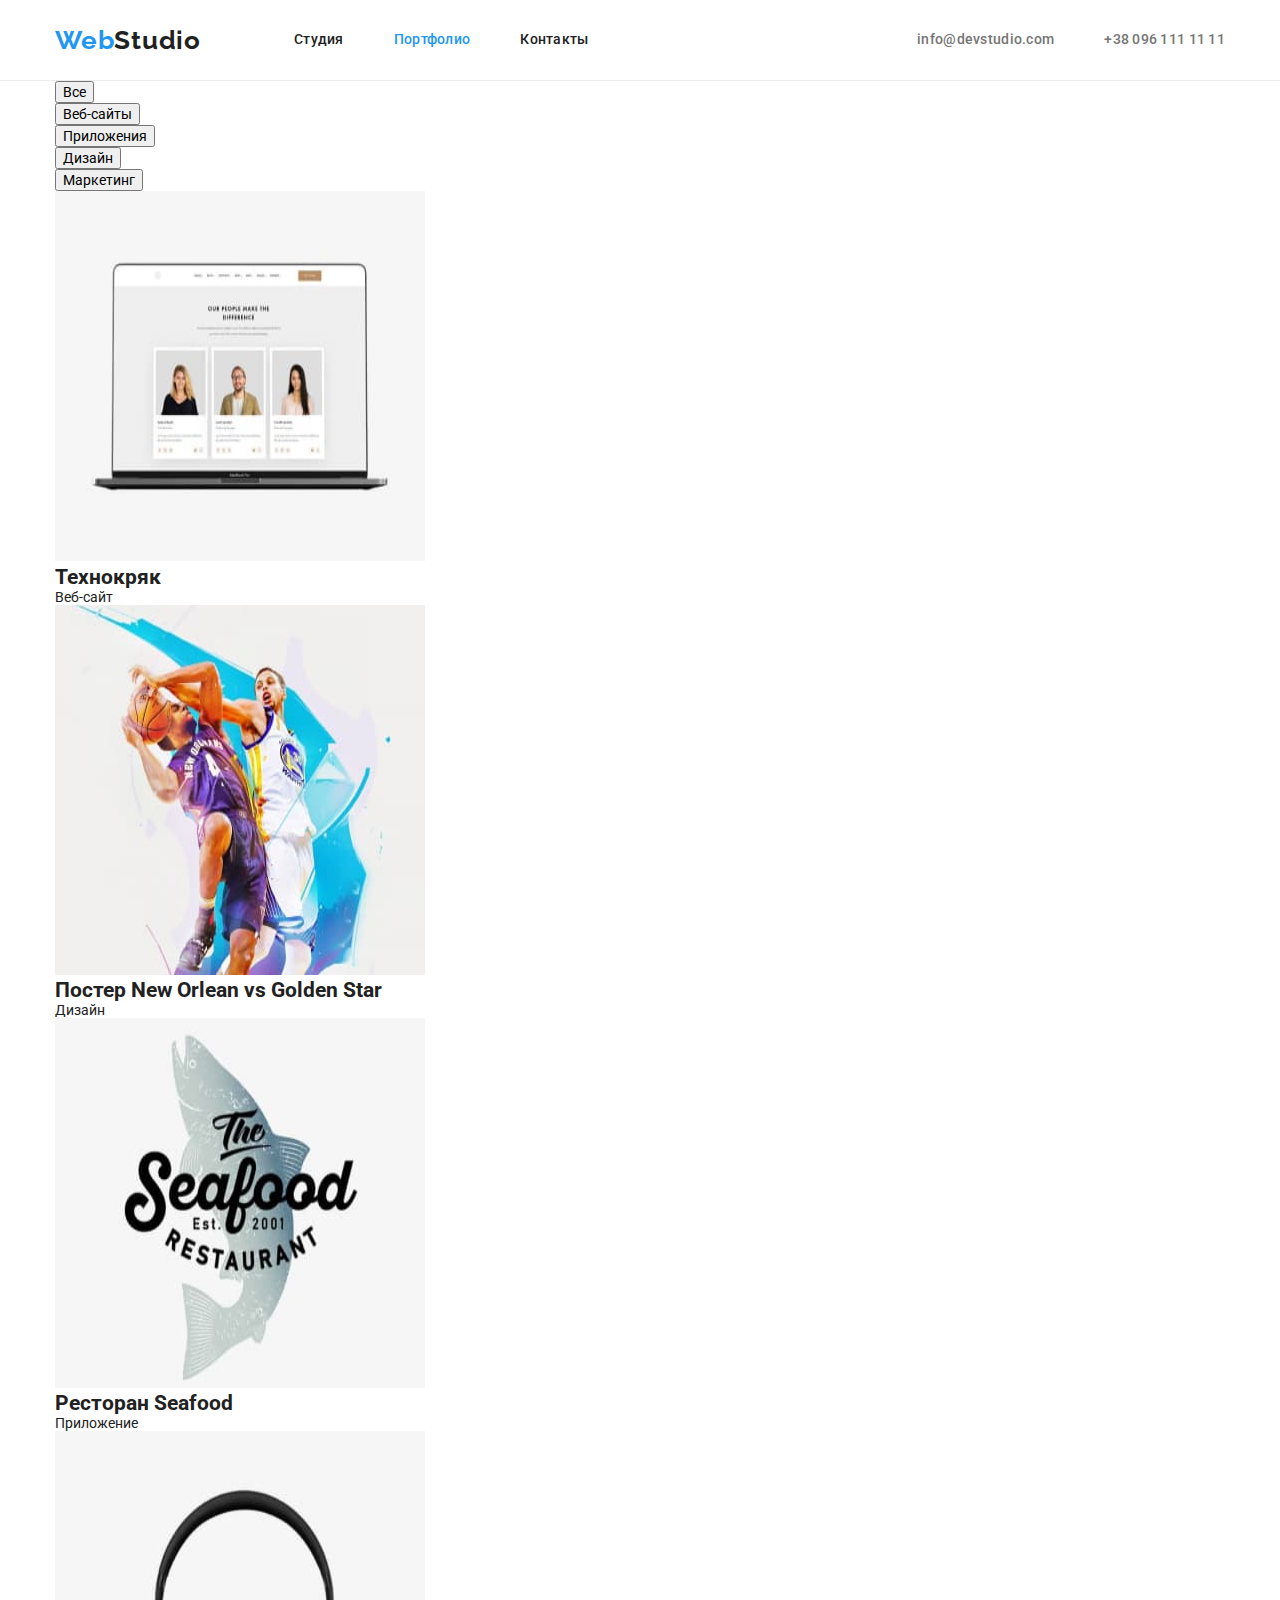
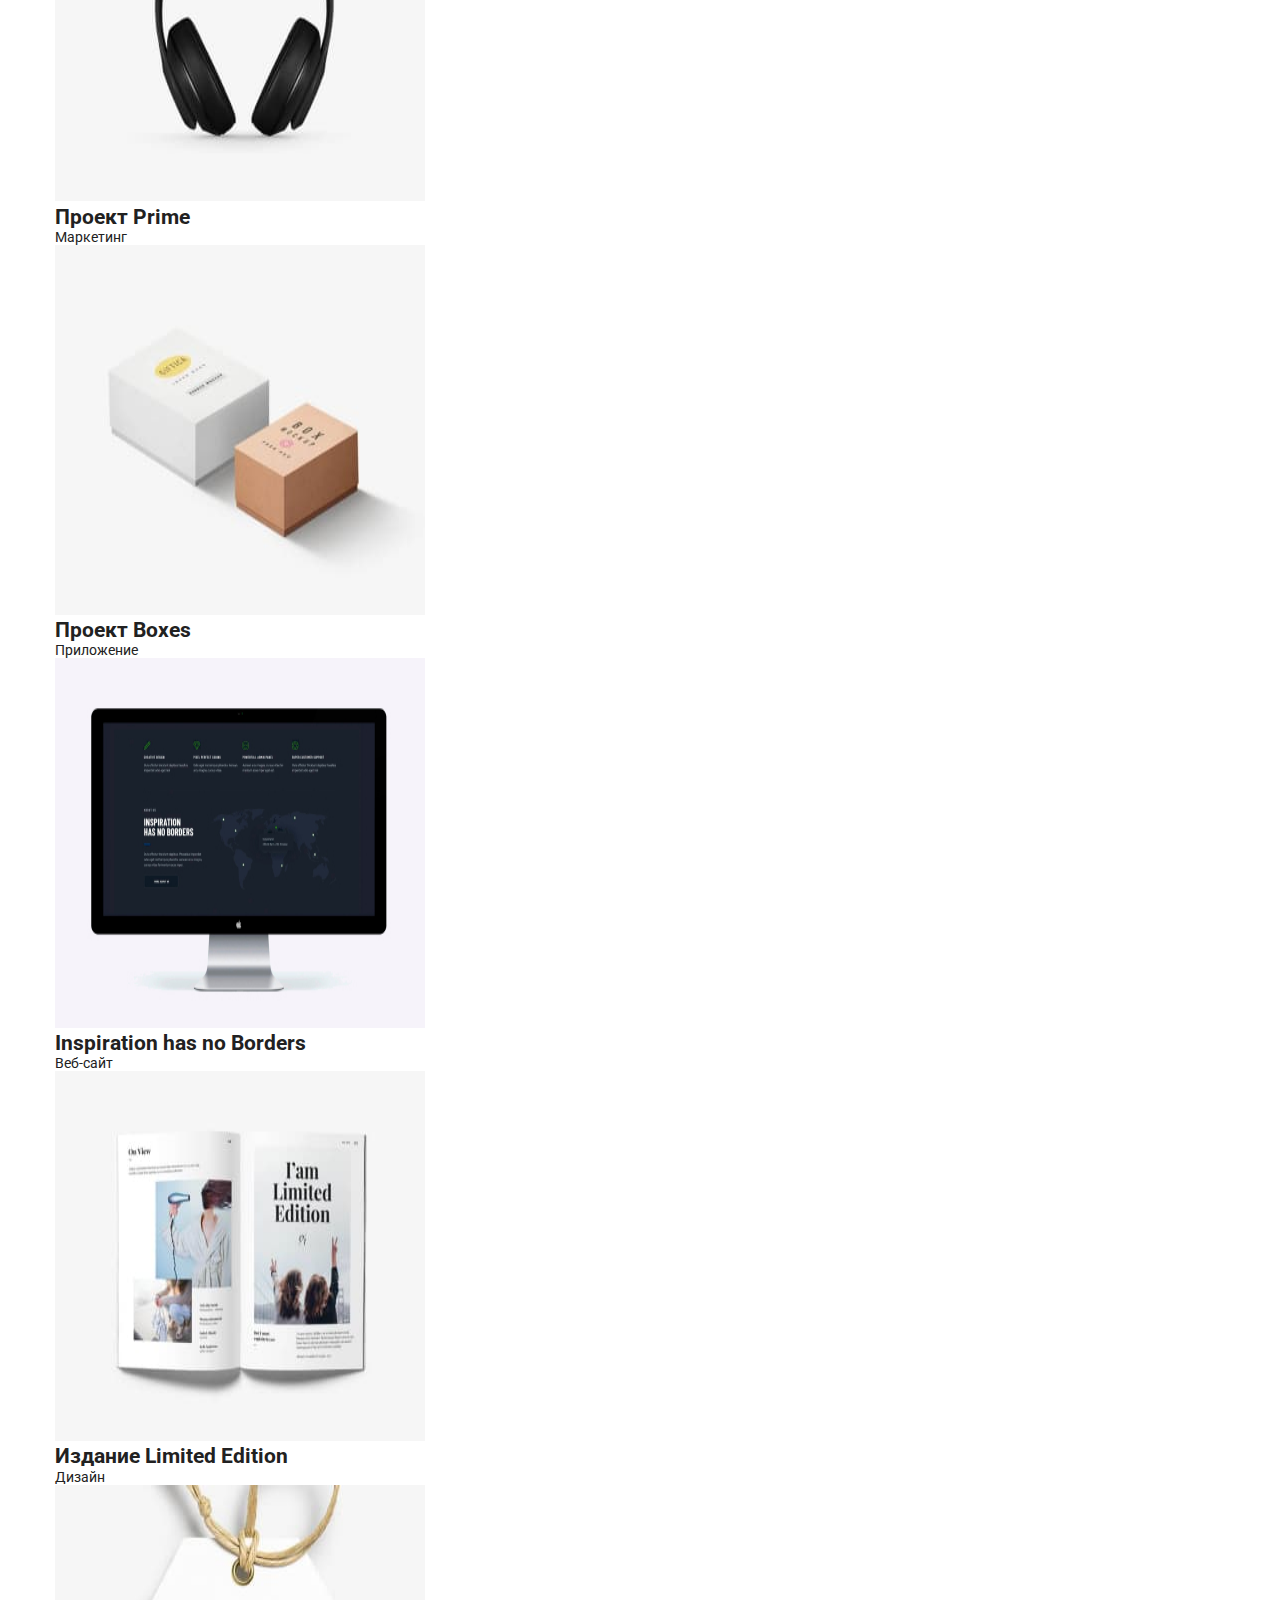
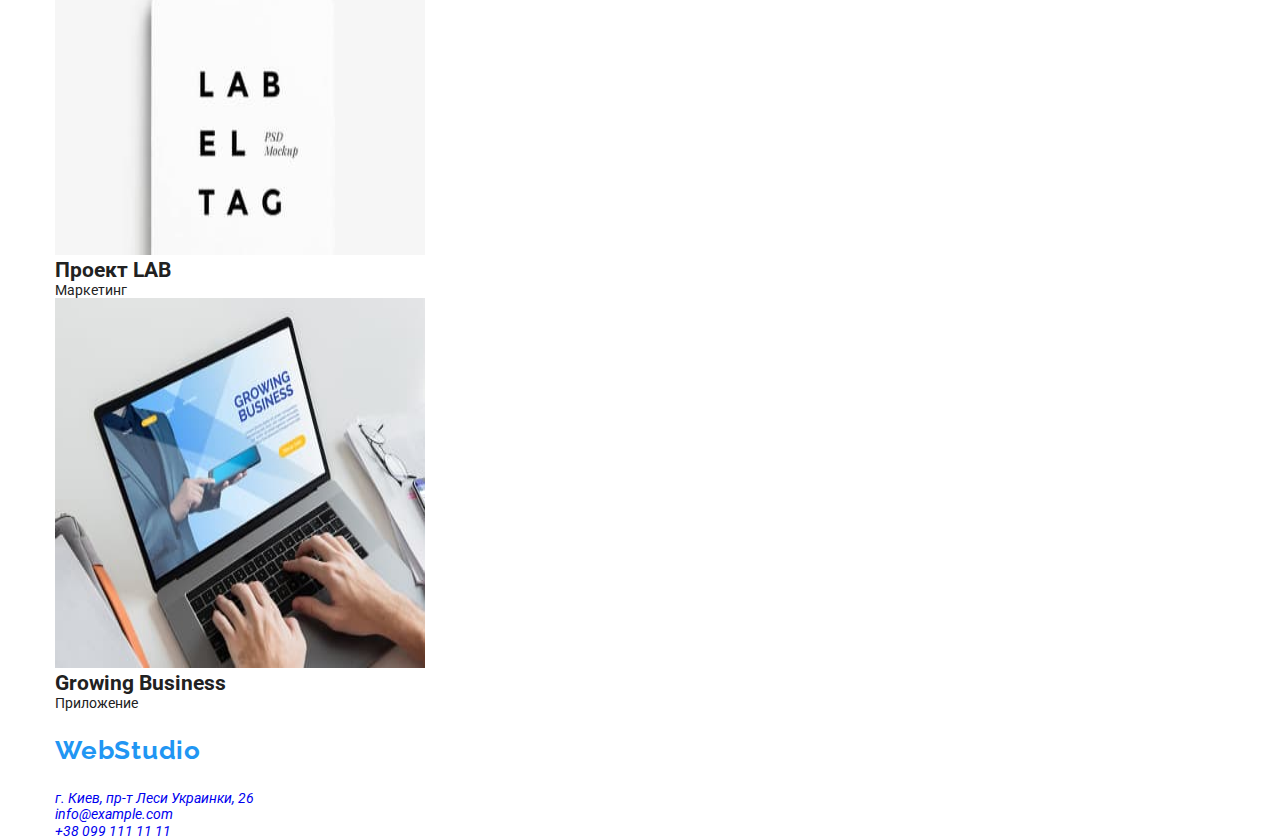
==== portfolio.html @ 87e6124d "mod -4" ====
<!DOCTYPE html>
<html lang="ru">
  <head>
    <meta charset="UTF-8" />
    <meta http-equiv="X-UA-Compatible" content="IE=edge" />
    <meta name="viewport" content="width=device-width, initial-scale=1.0" />
    <link rel="preconnect" href="https://fonts.googleapis.com" />
    <link rel="preconnect" href="https://fonts.gstatic.com" crossorigin />
    <link rel="preconnect" href="https://fonts.googleapis.com" />
    <link rel="preconnect" href="https://fonts.gstatic.com" crossorigin />
    <link
      href="https://fonts.googleapis.com/css2?family=Raleway:wght@700&family=Roboto:wght@400;500;700&display=swap"
      rel="stylesheet"
    />
    <title>Portfolio</title>
    <link
      rel="stylesheet"
      href="https://cdnjs.cloudflare.com/ajax/libs/modern-normalize/1.1.0/modern-normalize.min.css"
    />
    <link rel="stylesheet" href="./css/styles.css" />
  </head>
  <body>
    <header class="header">
      <div class="container header-section">
          <a class="logo link" href="./portfolio.html">
            <span class="logo-first">Web</span><span class="logo-two">Studio</span></a
          >
          <ul class="nav-list list">
            <li class="nav-item"><a class="nav-link link" href="./index.html">Студия</a></li>
            <li class="nav-item"><a class="nav-link link current" href="">Портфолио</a></li>
            <li class="nav-item"><a class="nav-link link" href="">Контакты</a></li>
          </ul>
        </nav>
        <ul class="header-contacts list">
          <li class="header-item">
            <a class="header-contact link" href="malito:info@devstudio.com">info@devstudio.com</a>
          </li>
          <li class="header-item">
            <a class="header-contact link" href="tel:+380961111111">+38 096 111 11 11</a>
          </li>
        </ul>
      </div>
    </header>
    <main>
      <!-- section 1 -->

      <section class="button">
        <div class="container">
          <h1 class="visually-hidden">button</h1>
          <ul class="button-list list">
            <li class="button-item">
              <button type="button" class="main-button-btn">Все</button>
            </li>
            <li class="button-item">
              <button type="button" class="main-button">Веб-сайты</button>
            </li>
            <li class="button-item">
              <button type="button" class="main-button">Приложения</button>
            </li>
            <li class="button-item">
              <button type="button" class="main-button">Дизайн</button>
            </li>
            <li class="button-item">
              <button type="button" class="main-button">Маркетинг</button>
            </li>
          </ul>

          <!-- Picture -->

         
          <ul class="picture-list list">
            <li class="picture-item">
              
              <img class="picture-img" src="./images.portfolio/img.jpg" alt="Мак бук" width="370px" height="370px" />
              <div class="pic-content border">
              <h2 class="picture-title">Технокряк</h2>
              <p class="picture-text">Веб-сайт</p>
              </div>
            </li>
            <li class="picture-item">
              
              <img class="picture-img"
                src="./images.portfolio/img (1).jpg"
                alt="Баскетбол"
                width="370px"
                height="370px"
              />
              <div class="pic-content border">
              <h2 class="picture-title">Постер <span lang="en">New Orlean vs Golden Star</span></h2>
              <p class="picture-text">Дизайн</p>
              </div>
            </li>
            <li class="picture-item">
              
              <img class="picture-img" src="./images.portfolio/img2.jpg" alt="Рыба" width="370px" height="370px" />
              <div class="pic-content border">
              <h2 class="picture-title">Ресторан <span lang="en">Seafood</span></h2>
              <p class="picture-text">Приложение</p>
              </div>
            </li>
            <li class="picture-item">
              
              <img class="picture-img" src="./images.portfolio/img3.jpg" alt="Гарнитура" width="370px" height="370px" />
              <div class="pic-content border">
              <h2 class="picture-title">Проект <span lang="en">Prime</span></h2>
              <p class="picture-text">Маркетинг</p>
              </div>
            </li>
            <li class="picture-item">
              
              <img class="picture-img" src="./images.portfolio/img4.jpg" alt="Боксы" width="370px" height="370px" />
              <div class="pic-content border">
              <h2 class="picture-title">Проект <span lang="en">Boxes</span></h2>
              <p class="picture-text">Приложение</p>
              </div>
            </li>
            <li class="picture-item">
              
              <img class="picture-img" src="./images.portfolio/img5.jpg" alt="Аймак" width="370px" height="370px" />
              <div class="pic-content border">
              <h2 class="picture-title">Inspiration has no Borders</h2>
              <p class="picture-text">Веб-сайт</p>
              </div>
            </li>
            <li class="picture-item">
              
              <img class="picture-img" src="./images.portfolio/img6.jpg" alt="Книга" width="370px" height="370px" />
              <div class="pic-content border">
              <h2 class="picture-title">Издание <span>Limited Edition</span></h2>
              <p class="picture-text">Дизайн</p>
              </div>
            </li>
            <li class="picture-item">
              
              <img class="picture-img" src="./images.portfolio/img7.jpg" alt="Бирка" width="370px" height="370px" />
              <div class="pic-content border">
              <h2 class="picture-title">Проект <span lang="en">LAB</span></h2>
              <p class="picture-text">Маркетинг</p>
              </div>
            </li>
            <li class="picture-item">
              
              <img class="picture-img" src="./images.portfolio/img8.jpg" alt="Печатает" width="370px" height="370px" />
              <div class="pic-content border">
              <h2 class="picture-title">Growing Business</h2>
              <p class="picture-text">Приложение</p>
              </div>
            </li>
          </ul>
        </div>
      </section>
    </main>
    <footer class="footer">
      <!-- section 2 -->
      <div class="container">
        <a class="logo link" href="./portfolio.html">Web<span class="logo-footer">Studio</span></a>
        <address class="address">
          <ul class="footer-list list">
            <li class="footer-address">
              <a class="footer-map link" href="https://goo.gl/maps/ZQuobjpqFTuYyhzw5" target="blank"> г. Киев, пр-т Леси Украинки, 26</a></li>
            <li class="footer-item">
              <a class="footer-contact link" href="mailto:nfo@example.com">info@example.com</a>
            </li>
            <li class="footer-item">
              <a class="footer-contact link" href="tel:+380991111111">+38 099 111 11 11</a>
            </li>
          </ul>
        </address>
      </div>
    </footer>
  </body>
</html>
---- css/styles.css ----
:root {
  --header-color: #212121;
  --title-color: #ffffff;
  --contact-color: #757575;
  --logo-footer: #ffffff;
  --allocate-color: #2196f3;
  --button-text: #ffffff;
  --white-color: #ffffff;
  --pictures-margin: 30px;
  --title-text-color: #212121;
  --btn-hover-color: #188ce8;
}

body {
  font-family: 'Roboto', sans-serif;
  background: #ffffff;
  color: #212121;
  font-size: 14px;
}
.container {
  margin-left: auto;
  margin-right: auto;
  /* outline: 5px solid green; */
  width: 1200px;
  padding-left: 15px;
  padding-right: 15px;
}
h1,
h2,
h3,
h4,
h5,
h6,
p {
  margin: 0;
}

ul {
  list-style: none;
  padding-left: 0px;
  margin: 0;
}

.list {
  padding: 0;
  margin: 0;
  list-style: none;
}

.link {
  text-decoration: none;
}

.visually-hidden {
  position: absolute;
  white-space: nowrap;
  width: 1px;
  height: 1px;
  overflow: hidden;
  border: 0;
  padding: 0;
  clip: rect(0 0 0 0);
  clip-path: inset(50%);
  margin: -1px;
}
/* -----------header---------- */
.header {
  background: #ffffff;
  border-bottom: 1px solid #ececec;
}
.header-section {
  display: flex;
  align-items: center;
}

.logo {
  padding-top: 24px;
  padding-bottom: 24px;
  display: inline-block;
  font-family: 'Raleway';
  font-style: normal;
  font-weight: 700;
  font-size: 26px;
  line-height: 1.19;
  letter-spacing: 0.03em;
  color: #2196f3;
}

.logo-two {
  font-family: 'Raleway';
  font-style: normal;
  font-weight: 700;
  font-size: 26px;
  line-height: 1.19;
  letter-spacing: 0.03em;
  color: #212121;
}
.nav-link:hover,
.nav-link:focus,
.header-contact:hover,
.header-contact:focus {
  color: var(--allocate-color);
}
/* .nav-item + .nav-item {
  margin-left: 50px;
} */
.nav-item:not(:last-child) {
  margin-right: 50px;
}
/* .nav-item:last-child {
  margin-right: 0;
} */
.nav-link {
  display: block;
  padding-top: 32px;
  padding-bottom: 32px;

  font-style: normal;
  font-weight: 500;
  font-size: 14px;
  line-height: 1.14;
  letter-spacing: 0.02em;
  color: var(--header-color);
}
.header-nav {
  margin-left: 93px;
}

.nav-list {
  display: flex;
  margin-left: 93px;
}

.nav-list .nav-link.current {
  color: var(--allocate-color);
}
.header-contact {
  display: block;
  padding-top: 32px;
  padding-bottom: 32px;
  font-style: normal;
  font-weight: 500;
  font-size: 14px;
  line-height: 1.14;
  letter-spacing: 0.02em;
  color: var(--contact-color);
}

.header-contacts {
  display: flex;
  margin-left: auto;
}
/* .header-item:not(:last-child) {
  margin-right: 50px;
} */
.header-item + .header-item {
  margin-left: 50px;
}

/* --------section 1-------- */

.title {
  background-color: #2f303a;
  text-align: center;
  padding-top: 200px;
  padding-bottom: 200px;
  min-width: 1600px;
  height: 600px;
  margin-left: auto;
  margin-right: auto;
  background-image: linear-gradient(rgba(47, 48, 58, 0.4), rgba(47, 48, 58, 0.4)),
    url(../images/bg-hero.jpg);
  background-position: center;
  background-repeat: no-repeat;
  background-size: contain;
}
.hero-container {
  padding-top: 200px;
  padding-bottom: 200px;
  text-align: center;
}
.main-title {
  display: inline-block;
  width: 696px;
  margin: 0 0 30px 0;

  font-style: normal;
  font-weight: 900;
  font-size: 44px;
  line-height: 1.36;
  letter-spacing: 0.06em;
  text-transform: uppercase;
  color: var(--title-color);
}

.main-btn {
  color: var(--white-color);
  background-color: var(--allocate-color);
  cursor: pointer;
  border: none;
  line-height: 1.8;
  letter-spacing: 0.06em;
  text-align: center;
  font-size: 16px;
  font-weight: 700;
  border-radius: 4px;
  padding: 10px 32px;
  display: block;
  margin: auto;
}

.main-btn:hover,
.main-btn:focus {
  background-color: var(--btn-hover-color);
}

/* --------section 2-------- */
.reasons {
  background: #ffffff;
  padding-top: 88px;
  padding-bottom: 94px;
}
.reasons-list {
  display: flex;
}
.reasons-item {
  justify-content: flex-start;
  margin-right: 30px;
  width: 270px;
}
.reasons-item:last-child {
  margin-right: 0;
}
.reasons-item::before {
  display: block;
  border-radius: 4px;
  content: '';
  margin-bottom: 30px;
  height: 120px;
  background-color: #f5f4fa;
  /* outline: 1px solid red; */
   background-image: url(../images/antenna.svg);
  background-repeat: no-repeat;
  background-size: contain;
  background-position: center;
/* }
.reasons-item:nth-child(1)::before {
  background-image: url(../images/antenna.svg);
}
.reasons-item:nth-child(2)::before {
  background-image: url(../images/clock.svg);
}
.reasons-item:nth-child(3)::before {
  background-image: url(../images/diagram.svg);
}
.reasons-item:nth-child(4)::before {
  background-image: url(../images/astronaut.svg);
} */
.reasons-title {
  margin-bottom: 0;

  font-style: normal;
  font-weight: 700;
  font-size: 14px;
  line-height: 1.14;
  letter-spacing: 0.03em;
  text-transform: uppercase;
  color: #212121;
}
.reasons-text {
  margin-bottom: 0;
  margin-top: 10px;

  font-style: normal;
  font-weight: 400;
  font-size: 14px;
  line-height: 1.71;
  letter-spacing: 0.03em;
  color: #757575;
}

/* --------section 3-------- */

.about {
  background: #ffffff;
  padding-bottom: 94px;
}
.about-img {
  display: block;
  max-width: 100%;
  height: auto;
}
.about-list {
  display: flex;
  margin-top: 50px;
}
.about-item {
  justify-content: flex-start;
  margin-right: 30px;
  width: 370px;
}

.about-item:last-child {
  margin-right: 0;
}
.about-subtitle {
  margin-bottom: 0;
  margin-top: 0;

  font-style: normal;
  text-align: center;
  font-weight: 700;
  font-size: 36px;
  line-height: 1.16;
  letter-spacing: 0.03em;
  color: #212121;
}

/* --------section 4-------- */

.specialist {
  background-color: #f5f4fa;

  padding-top: 94px;
  padding-bottom: 94px;
}

.specialist-img {
  display: block;
}
.specialist-list {
  display: flex;
  padding-left: 0px;
  margin: 0;

  margin-left: calc(-1 * var(--pictures-margin));
}
.specialist-item {
  flex-basis: calc(100% / 4 - var(--pictures-margin));
  margin-left: var(--pictures-margin);
  background-color: #ffffff;
  box-shadow: 0px 1px 3px rgba(0, 0, 0, 0.12), 0px 1px 1px rgba(0, 0, 0, 0.14),
    0px 2px 1px rgba(0, 0, 0, 0.2);
}

/* .specialist-item {
  flex-basis: calc(100% / 4 - var(--pictures-margin));
  margin-left: var(--pictures-margin);
} */
.specialist-item-title {
  margin-bottom: 10px;
  font-style: normal;
  font-weight: 500;
  font-size: 16px;
  line-height: 1.18;
  text-align: center;
  letter-spacing: 0.03em;
  color: #212121;
}
.specialist-title {
  margin-top: 0;
  margin-bottom: 50px;

  font-style: normal;
  font-weight: 700;
  font-size: 36px;
  line-height: 1.16;
  text-align: center;
  letter-spacing: 0.03em;
  color: #212121;
}

.specialist-text {
  font-style: normal;
  font-weight: 400;
  font-size: 16px;
  line-height: 1.18;
  text-align: center;
  letter-spacing: 0.03em;
  color: #757575;
}

/* --------section 5-------- */
.footer {
  background: #2f303a;
  padding-top: 60px;
  padding-bottom: 60px;
}
.footer-list {
  margin-top: 20px;
  margin-bottom: 0;
}
.footer-map {
  font-style: normal;
  font-weight: 400;
  font-size: 14px;
  line-height: 24px;
  letter-spacing: 0.03em;
  color: #ffffff;
}
.footer-map:hover,
.footer-map:focus {
  color: var(--allocate-color);
}

.footer-item {
  margin-top: 9px;
  margin-bottom: 0;
}
.footer-contact:hover,
.footer-contact:focus {
  color: var(--allocate-color);
}

.logo-footer {
  font-family: 'Raleway';
  font-style: normal;
  font-weight: 700;
  font-size: 26px;
  line-height: 1.19;
  letter-spacing: 0.03em;
  color: var(--logo-footer);
}

.footer-address {
  font-style: normal;
  font-weight: 400;
  font-size: 14px;
  line-height: 1.71;
  letter-spacing: 0.03em;
  color: #ffffff;
}

.footer-contact {
  font-style: normal;
  font-weight: 400;
  font-size: 14px;
  line-height: 1.71;
  letter-spacing: 0.03em;
  color: rgba(255, 255, 255, 0.6);
}
/* --------portfolio------ */

/* ------- section butten------ */
.button {
  padding-top: 94px;
  padding-bottom: 94px;
}
.main-button {
  background-color: #f5f4fa;
  color: #212121;
  cursor: pointer;
  line-height: 1.62;
  font-size: 16px;
  font-weight: 500;
  border: none;
  border-radius: 4px;
  padding: 6px 22px;
  display: block;
  min-width: 73px;
  text-align: center;
  /* font-family: 'Roboto';
  font-style: normal;
  font-weight: 500;
  font-size: 16px;
  line-height: 1.62;
  text-align: center;
  letter-spacing: 0.03em;
  color: #212121; */
}
.button-list {
  display: flex;
  justify-content: center;
  margin-bottom: 50px;
}
.button-item:not(:last-child) {
  margin-right: 8px;
}

.main-button-btn {
  background: #2196f3;
  line-height: 1.62;
  font-size: 16px;
  font-weight: 500;
  border: none;
  border-radius: 4px;
  padding: 6px 22px;
  display: block;
  min-width: 73px;
  text-align: center;
  color: var(--button-text);
}

.main-button:hover,
.main-button:focus {
  background-color: #2196f3;
  color: #ffffff;
  cursor: pointer;
}

/* -----section picture---- */
.picture-list {
  display: flex;
  flex-wrap: wrap;
  margin-left: calc(-1 * var(--pictures-margin));
  margin-top: calc(-1 * var(--pictures-margin));
}
.border {
  border: 1px solid #eeeeee;
}
.pic-content {
  padding: 20px 24px;
}
.card-content {
  background-color: var(--white-color);
  padding-top: 30px;
  padding-bottom: 30px;
}
.picture-img {
  display: block;
  max-width: 100%;
  height: auto;

  /* background-color: #ffffff;
  border: 1px solid #eeeeee;
  box-sizing: border-box;
} */
}
.picture-item {
  flex-basis: calc(100% / 3 - var(--pictures-margin));
  margin-left: var(--pictures-margin);
  margin-top: var(--pictures-margin);
  /* material shadow v1 */
}

/* .picture-item:nth-child(3n) {
  margin-right: o;
} */

.picture-title {
  font-weight: 700;
  font-size: 18px;
  line-height: 2;
  letter-spacing: 0.06em;
  color: var(--title-text-color);
}

.picture-text {
  padding-left: 24px;
  margin-top: 4px;
  padding-bottom: 20px;
  font-weight: 400;
  font-size: 16px;
  line-height: 1.87;
  letter-spacing: 0.03em;
  color: var(--contact-color);
}

/* overlay */

/* .overlay {
  max-width: 1600px;
  min-height: 600px;
  margin-left: auto;
  margin-right: auto;
  background-repeat: no-repeat;
  background-size: cover;
  background-position: center;
  background-image: linear-gradient(to right, rgba(47, 48, 58, 0.4), rgba(47, 48, 58, 0.4)),
    url('../images/Img\ \(1\).jpg');
} */
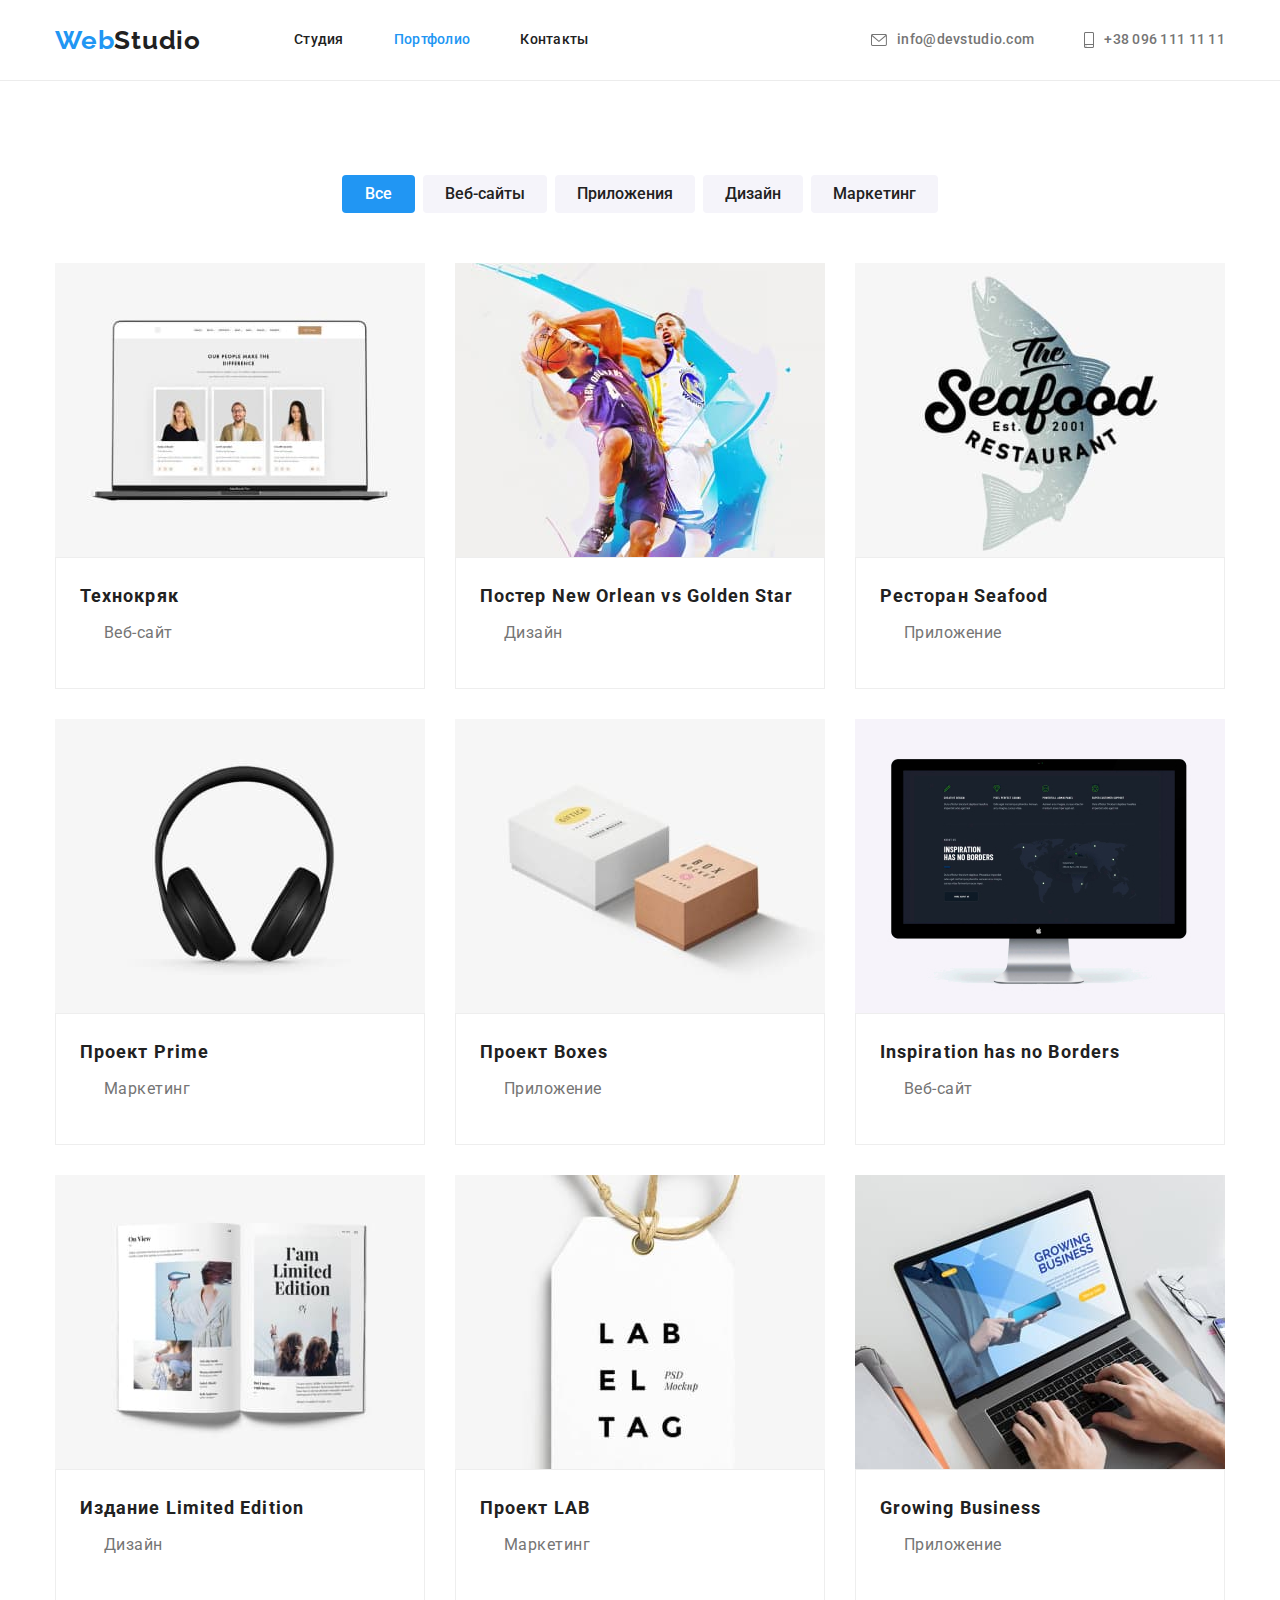
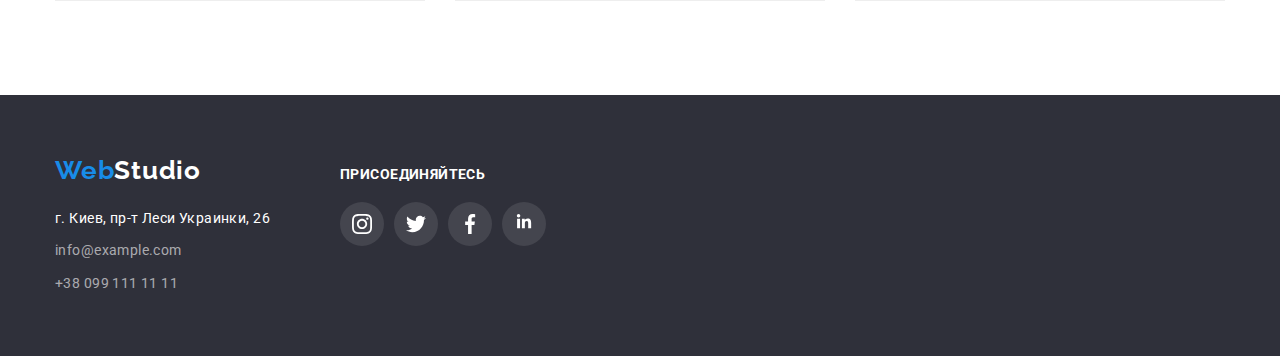
==== commit 4cb401e6: "modd-4" ====
--- a/portfolio.html
+++ b/portfolio.html
@@ -33,10 +33,14 @@
         </nav>
         <ul class="header-contacts list">
           <li class="header-item">
-            <a class="header-contact link" href="malito:info@devstudio.com">info@devstudio.com</a>
+            <a class="header-contact link" href="malito:info@devstudio.com"><svg class="header-contacts-item-img" height="12" width="16">
+                <use href="./images/symbol-defs.svg#icon-mail"></use>
+              </svg>info@devstudio.com</a>
           </li>
           <li class="header-item">
-            <a class="header-contact link" href="tel:+380961111111">+38 096 111 11 11</a>
+            <a class="header-contact link" href="tel:+380961111111"><svg class="header-contacts-item-img" height="16" width="10">
+                <use href="./images/symbol-defs.svg#icon-smartphone"></use>
+              </svg>+38 096 111 11 11</a>
           </li>
         </ul>
       </div>
@@ -67,15 +71,17 @@
 
           <!-- Picture -->
 
-         
+          
           <ul class="picture-list list">
             <li class="picture-item">
+              <a class="picture-lin link" href="">
               
               <img class="picture-img" src="./images.portfolio/img.jpg" alt="Мак бук" width="370px" height="370px" />
               <div class="pic-content border">
               <h2 class="picture-title">Технокряк</h2>
               <p class="picture-text">Веб-сайт</p>
               </div>
+              </a>
             </li>
             <li class="picture-item">
               
@@ -91,60 +97,74 @@
               </div>
             </li>
             <li class="picture-item">
+              <a class="picture-lin link" href="">
               
               <img class="picture-img" src="./images.portfolio/img2.jpg" alt="Рыба" width="370px" height="370px" />
               <div class="pic-content border">
               <h2 class="picture-title">Ресторан <span lang="en">Seafood</span></h2>
               <p class="picture-text">Приложение</p>
               </div>
-            </li>
-            <li class="picture-item">
+              </a>
+            </li>
+            <li class="picture-item">
+              <a class="picture-lin link" href="">
               
               <img class="picture-img" src="./images.portfolio/img3.jpg" alt="Гарнитура" width="370px" height="370px" />
               <div class="pic-content border">
               <h2 class="picture-title">Проект <span lang="en">Prime</span></h2>
               <p class="picture-text">Маркетинг</p>
               </div>
-            </li>
-            <li class="picture-item">
+              </a>
+            </li>
+            <li class="picture-item">
+               <a class="picture-lin link" href="">
               
               <img class="picture-img" src="./images.portfolio/img4.jpg" alt="Боксы" width="370px" height="370px" />
               <div class="pic-content border">
               <h2 class="picture-title">Проект <span lang="en">Boxes</span></h2>
               <p class="picture-text">Приложение</p>
               </div>
-            </li>
-            <li class="picture-item">
+              </a>
+            </li>
+            <li class="picture-item">
+               <a class="picture-lin link" href="">
               
               <img class="picture-img" src="./images.portfolio/img5.jpg" alt="Аймак" width="370px" height="370px" />
               <div class="pic-content border">
               <h2 class="picture-title">Inspiration has no Borders</h2>
               <p class="picture-text">Веб-сайт</p>
               </div>
-            </li>
-            <li class="picture-item">
+              </a>
+            </li>
+            <li class="picture-item">
+               <a class="picture-lin link" href="">
               
               <img class="picture-img" src="./images.portfolio/img6.jpg" alt="Книга" width="370px" height="370px" />
               <div class="pic-content border">
               <h2 class="picture-title">Издание <span>Limited Edition</span></h2>
               <p class="picture-text">Дизайн</p>
               </div>
-            </li>
-            <li class="picture-item">
+              </a>
+            </li>
+            <li class="picture-item">
+               <a class="picture-lin link" href="">
               
               <img class="picture-img" src="./images.portfolio/img7.jpg" alt="Бирка" width="370px" height="370px" />
               <div class="pic-content border">
               <h2 class="picture-title">Проект <span lang="en">LAB</span></h2>
               <p class="picture-text">Маркетинг</p>
               </div>
-            </li>
-            <li class="picture-item">
+              </a>
+            </li>
+            <li class="picture-item">
+               <a class="picture-lin link" href="">
               
               <img class="picture-img" src="./images.portfolio/img8.jpg" alt="Печатает" width="370px" height="370px" />
               <div class="pic-content border">
               <h2 class="picture-title">Growing Business</h2>
               <p class="picture-text">Приложение</p>
               </div>
+              </a>
             </li>
           </ul>
         </div>
@@ -152,8 +172,9 @@
     </main>
     <footer class="footer">
       <!-- section 2 -->
-      <div class="container">
-        <a class="logo link" href="./portfolio.html">Web<span class="logo-footer">Studio</span></a>
+      <div class="container-foter container">
+      <div class="container-logo">
+        <a class="logo-footer-first link" href="./portfolio.html">Web<span class="logo-footer">Studio</span></a>
         <address class="address">
           <ul class="footer-list list">
             <li class="footer-address">
@@ -166,7 +187,38 @@
             </li>
           </ul>
         </address>
+        </div>
+         <div class="footer-social">
+          <p class="footer-social-title">присоединяйтесь</p>
+          <ul class="footer-soc-list list">
+            <li class="footer-soc-item">
+              <a class="footer-soc-link link" href=""
+                ><svg class="footer-soc-icon" width="20" height="20">
+                  <use href="./images/symbol-defs.svg#icon-instagram"></use></svg
+              ></a>
+            </li>
+            <li class="footer-soc-item">
+              <a class="footer-soc-link link" href=""
+                ><svg class="footer-soc-icon" width="20" height="20">
+                  <use href="./images/symbol-defs.svg#icon-twitter-1"></use></svg
+              ></a>
+            </li>
+            <li class="footer-soc-item">
+              <a class="footer-soc-link link" href=""
+                ><svg class="footer-soc-icon" width="20" height="20">
+                  <use href="./images/symbol-defs.svg#icon-facebook"></use></svg
+              ></a>
+            </li>
+            <li class="footer-soc-item">
+              <a class="footer-soc-link link" href=""
+                ><svg class="footer-soc-icon" width="20" height="20">
+                  <use href="./images/symbol-defs.svg#icon-linkedin"></use></svg
+              ></a>
+            </li>
+          </ul>
+        </div>
       </div>
+      
     </footer>
   </body>
 </html>
--- a/css/styles.css
+++ b/css/styles.css
@@ -122,9 +122,6 @@
   letter-spacing: 0.02em;
   color: var(--header-color);
 }
-.header-nav {
-  margin-left: 93px;
-}
 
 .nav-list {
   display: flex;
@@ -145,7 +142,12 @@
   letter-spacing: 0.02em;
   color: var(--contact-color);
 }
-
+.header-contact:last-child {
+  margin-right: 0;
+  display: flex;
+  flex-direction: row;
+  align-items: center;
+}
 .header-contacts {
   display: flex;
   margin-left: auto;
@@ -156,24 +158,25 @@
 .header-item + .header-item {
   margin-left: 50px;
 }
+.header-contacts-item-img {
+  fill: currentColor;
+  margin-right: 10px;
+}
 
 /* --------section 1-------- */
 
 .title {
+  background-image: linear-gradient(rgba(47, 48, 58, 0.4), rgba(47, 48, 58, 0.4)),
+    url(../images/bg-hero.jpg);
   background-color: #2f303a;
+  background-repeat: no-repeat;
+  background-position: center;
+
   text-align: center;
   padding-top: 200px;
   padding-bottom: 200px;
-  min-width: 1600px;
-  height: 600px;
-  margin-left: auto;
-  margin-right: auto;
-  background-image: linear-gradient(rgba(47, 48, 58, 0.4), rgba(47, 48, 58, 0.4)),
-    url(../images/bg-hero.jpg);
-  background-position: center;
-  background-repeat: no-repeat;
-  background-size: contain;
-}
+}
+
 .hero-container {
   padding-top: 200px;
   padding-bottom: 200px;
@@ -182,7 +185,6 @@
 .main-title {
   display: inline-block;
   width: 696px;
-  margin: 0 0 30px 0;
 
   font-style: normal;
   font-weight: 900;
@@ -213,13 +215,28 @@
 .main-btn:focus {
   background-color: var(--btn-hover-color);
 }
-
+.main-button-btn {
+  cursor: pointer;
+}
 /* --------section 2-------- */
 .reasons {
   background: #ffffff;
   padding-top: 88px;
   padding-bottom: 94px;
 }
+.reasons-item-fon {
+  width: 270px;
+  height: 120px;
+  background: #f5f4fa;
+  border-radius: 4px;
+  margin-bottom: 30px;
+  display: flex;
+  justify-content: center;
+  align-items: center;
+}
+.reasons-item-img {
+  fill: #212121;
+}
 .reasons-list {
   display: flex;
 }
@@ -231,31 +248,6 @@
 .reasons-item:last-child {
   margin-right: 0;
 }
-.reasons-item::before {
-  display: block;
-  border-radius: 4px;
-  content: '';
-  margin-bottom: 30px;
-  height: 120px;
-  background-color: #f5f4fa;
-  /* outline: 1px solid red; */
-   background-image: url(../images/antenna.svg);
-  background-repeat: no-repeat;
-  background-size: contain;
-  background-position: center;
-/* }
-.reasons-item:nth-child(1)::before {
-  background-image: url(../images/antenna.svg);
-}
-.reasons-item:nth-child(2)::before {
-  background-image: url(../images/clock.svg);
-}
-.reasons-item:nth-child(3)::before {
-  background-image: url(../images/diagram.svg);
-}
-.reasons-item:nth-child(4)::before {
-  background-image: url(../images/astronaut.svg);
-} */
 .reasons-title {
   margin-bottom: 0;
 
@@ -379,13 +371,94 @@
   letter-spacing: 0.03em;
   color: #757575;
 }
-
+.specialist-item-soc-list {
+  display: flex;
+  justify-content: center;
+}
+.specialist-item-soc-link {
+  width: 44px;
+  height: 44px;
+  border-radius: 50%;
+  display: flex;
+  justify-content: center;
+  align-items: center;
+  color: #afb1b8;
+}
+.specialist-item-soc-icon {
+  fill: currentColor;
+}
+.specialist-item-soc-link:hover,
+.specialist-item-soc-link:focus {
+  background-color: var(--allocate-color);
+  color: var(--logo-footer);
+}
+/* clients */
+
+.clients {
+  padding: 94px 0;
+}
+.clients-title {
+  font-weight: 700;
+  font-size: 36px;
+  line-height: 1.17;
+  text-align: center;
+  letter-spacing: 0.03em;
+  margin: 0 auto;
+  margin-bottom: 50px;
+}
+.clients-list {
+  display: flex;
+  justify-content: space-between;
+}
+.clients-item:hover,
+.clients-item:focus,
+.clients-list-div:hover,
+.clients-list-div:focus {
+  border: 1px solid var(--allocate-color);
+  color: var(--allocate-color);
+}
+.clients-item + .clients-item {
+  margin-left: 50px;
+}
+.clients-item {
+  display: inline-block;
+  border: 1px solid #afb1b8;
+  border-radius: 4px;
+  color: #afb1b8;
+}
+.clients-list-div {
+  width: 170px;
+  height: 92px;
+  display: flex;
+  justify-content: center;
+
+  align-items: center;
+  color: currentColor;
+}
+.clients-img {
+  fill: currentColor;
+}
 /* --------section 5-------- */
 .footer {
   background: #2f303a;
   padding-top: 60px;
   padding-bottom: 60px;
 }
+.container-logo {
+  margin-right: 70px;
+}
+.logo-footer-first {
+  font-family: 'Raleway', sans-serif;
+  font-weight: 700;
+  font-size: 26px;
+  line-height: 1.19;
+  letter-spacing: 0.03em;
+  color: var(--btn-hover-color);
+}
+.address {
+  font-style: normal;
+  margin-top: 20px;
+}
 .footer-list {
   margin-top: 20px;
   margin-bottom: 0;
@@ -430,7 +503,9 @@
   letter-spacing: 0.03em;
   color: #ffffff;
 }
-
+.footer-main {
+  margin-right: 70px;
+}
 .footer-contact {
   font-style: normal;
   font-weight: 400;
@@ -438,6 +513,45 @@
   line-height: 1.71;
   letter-spacing: 0.03em;
   color: rgba(255, 255, 255, 0.6);
+}
+.container-foter {
+  display: flex;
+  align-items: baseline;
+  justify-self: flex-start;
+}
+/* ------social-------- */
+
+.footer-social-title {
+  font-weight: 700;
+  font-size: 14px;
+  line-height: 16px;
+  letter-spacing: 0.03em;
+  text-transform: uppercase;
+  color: #ffffff;
+  margin: 0 0 20px 0;
+}
+.footer-soc-list {
+  display: flex;
+}
+.footer-soc-link {
+  width: 44px;
+  height: 44px;
+  background: rgba(255, 255, 255, 0.1);
+  border-radius: 50%;
+  display: flex;
+  justify-content: center;
+  align-items: center;
+}
+.footer-soc-icon {
+  fill: var(--button-text);
+}
+.footer-soc-item + .footer-soc-item {
+  padding: 0;
+  margin: 0 0 0 10px;
+}
+.footer-soc-link:hover,
+.footer-soc-link:focus {
+  background-color: var(--allocate-color);
 }
 /* --------portfolio------ */
 
@@ -555,17 +669,10 @@
   letter-spacing: 0.03em;
   color: var(--contact-color);
 }
-
-/* overlay */
-
-/* .overlay {
-  max-width: 1600px;
-  min-height: 600px;
-  margin-left: auto;
-  margin-right: auto;
-  background-repeat: no-repeat;
-  background-size: cover;
-  background-position: center;
-  background-image: linear-gradient(to right, rgba(47, 48, 58, 0.4), rgba(47, 48, 58, 0.4)),
-    url('../images/Img\ \(1\).jpg');
-} */
+.picture-item:hover,
+.picture-item:focus,
+.picture-lin:hover,
+.picture-lin:focus {
+  box-shadow: 0px 1px 1px rgba(0, 0, 0, 0.12), 0px 4px 4px rgba(0, 0, 0, 0.06),
+    1px 4px 6px rgba(0, 0, 0, 0.16);
+}
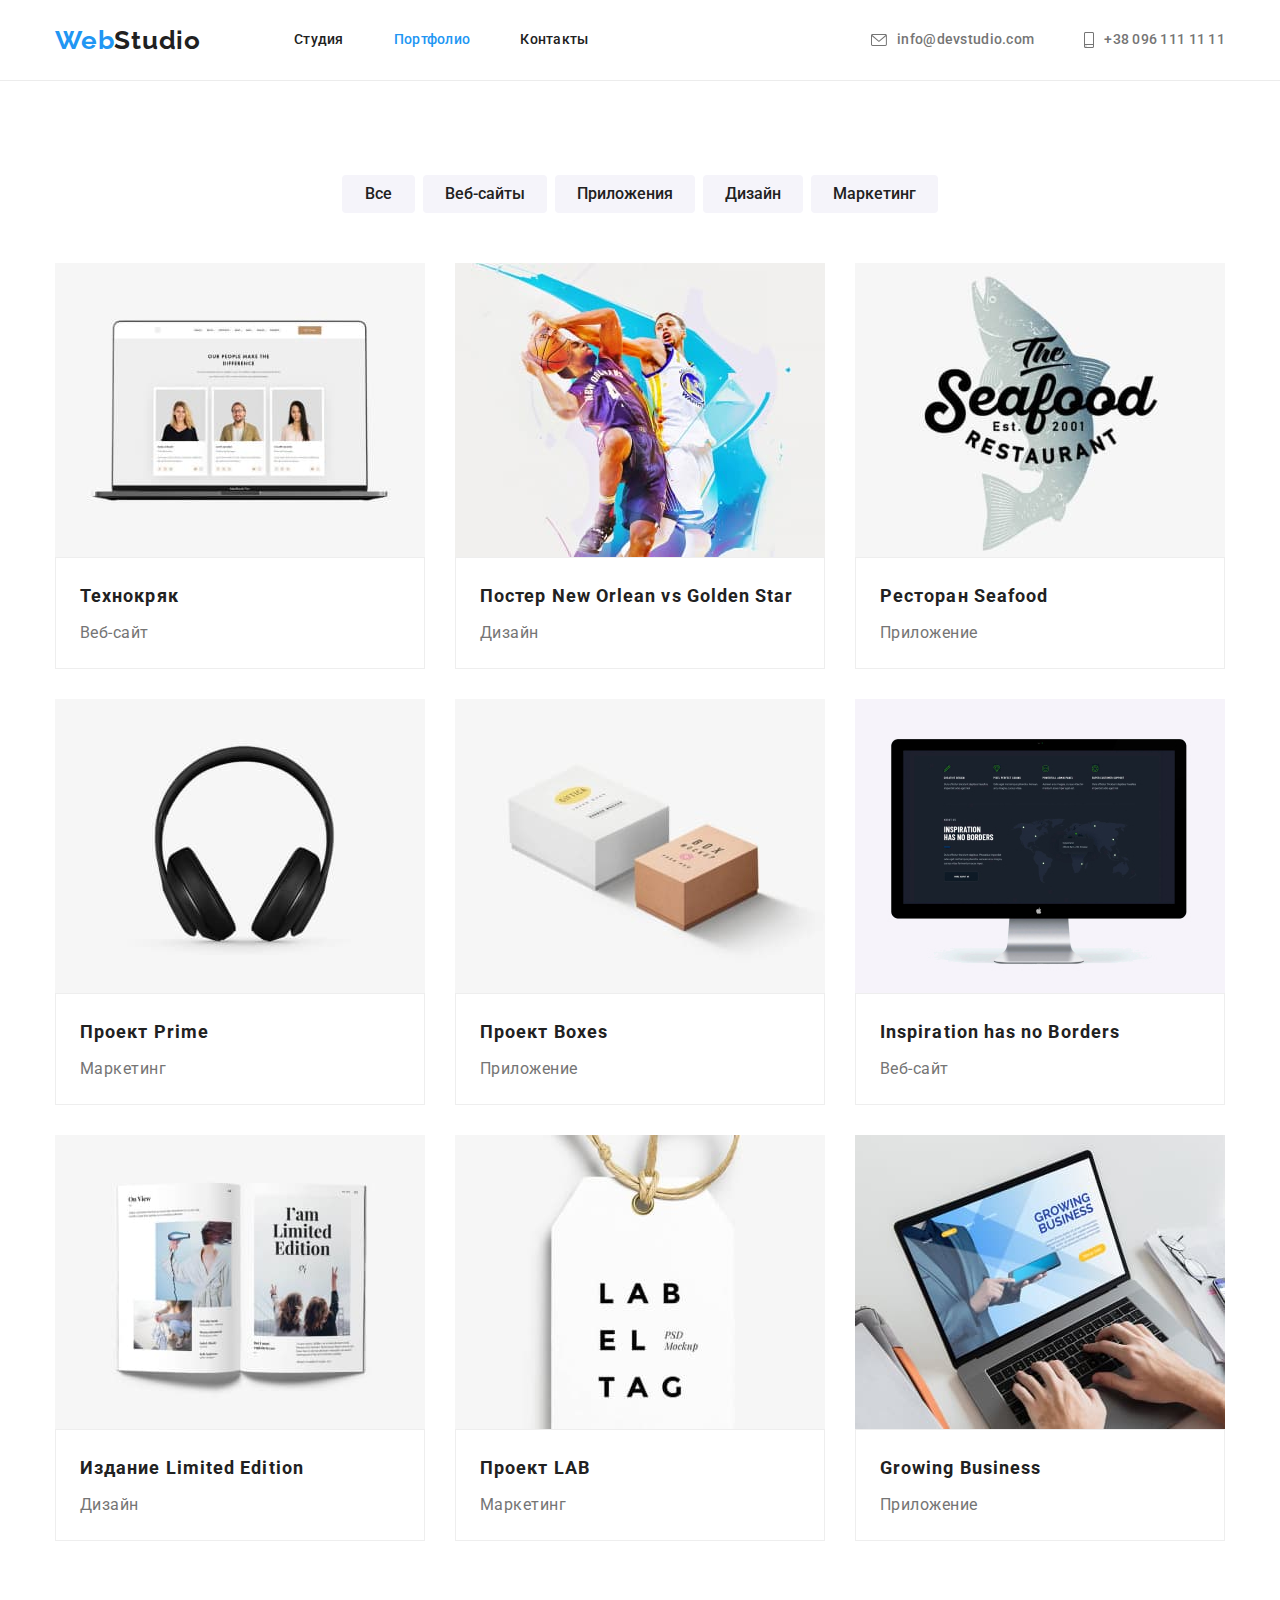
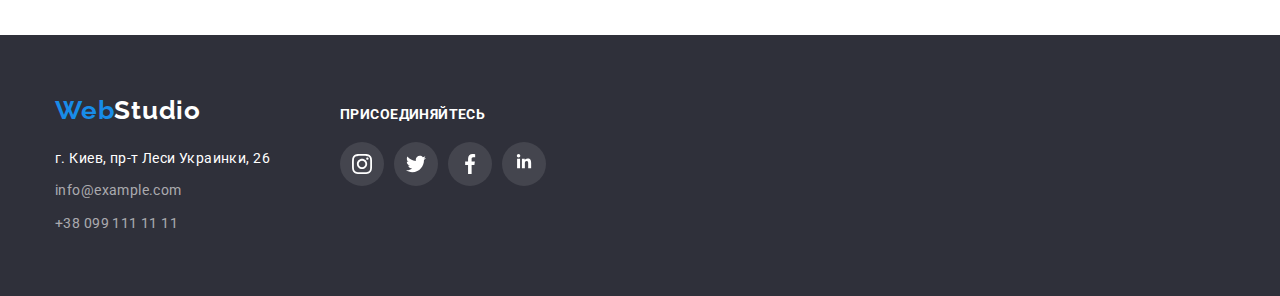
==== commit 5c0bb299: "правки-модуль -4" ====
--- a/portfolio.html
+++ b/portfolio.html
@@ -74,9 +74,8 @@
           
           <ul class="picture-list list">
             <li class="picture-item">
-              <a class="picture-lin link" href="">
-              
-              <img class="picture-img" src="./images.portfolio/img.jpg" alt="Мак бук" width="370px" height="370px" />
+              <a class="picture-link link" href="">
+                <img class="picture-img" src="./images.portfolio/img.jpg" alt="Мак бук" width="370px" height="370px" />
               <div class="pic-content border">
               <h2 class="picture-title">Технокряк</h2>
               <p class="picture-text">Веб-сайт</p>
@@ -84,20 +83,21 @@
               </a>
             </li>
             <li class="picture-item">
-              
-              <img class="picture-img"
+              <a class="picture-link link" href="">
+                <img class="picture-img"
                 src="./images.portfolio/img (1).jpg"
                 alt="Баскетбол"
                 width="370px"
                 height="370px"
-              />
+              /> 
               <div class="pic-content border">
               <h2 class="picture-title">Постер <span lang="en">New Orlean vs Golden Star</span></h2>
               <p class="picture-text">Дизайн</p>
               </div>
-            </li>
-            <li class="picture-item">
-              <a class="picture-lin link" href="">
+              </a>
+            </li>
+            <li class="picture-item">
+              <a class="picture-link link" href="">
               
               <img class="picture-img" src="./images.portfolio/img2.jpg" alt="Рыба" width="370px" height="370px" />
               <div class="pic-content border">
@@ -107,7 +107,7 @@
               </a>
             </li>
             <li class="picture-item">
-              <a class="picture-lin link" href="">
+              <a class="picture-link link" href="">
               
               <img class="picture-img" src="./images.portfolio/img3.jpg" alt="Гарнитура" width="370px" height="370px" />
               <div class="pic-content border">
@@ -117,7 +117,7 @@
               </a>
             </li>
             <li class="picture-item">
-               <a class="picture-lin link" href="">
+               <a class="picture-link link" href="">
               
               <img class="picture-img" src="./images.portfolio/img4.jpg" alt="Боксы" width="370px" height="370px" />
               <div class="pic-content border">
@@ -127,7 +127,7 @@
               </a>
             </li>
             <li class="picture-item">
-               <a class="picture-lin link" href="">
+               <a class="picture-link link" href="">
               
               <img class="picture-img" src="./images.portfolio/img5.jpg" alt="Аймак" width="370px" height="370px" />
               <div class="pic-content border">
@@ -137,7 +137,7 @@
               </a>
             </li>
             <li class="picture-item">
-               <a class="picture-lin link" href="">
+               <a class="picture-link link" href="">
               
               <img class="picture-img" src="./images.portfolio/img6.jpg" alt="Книга" width="370px" height="370px" />
               <div class="pic-content border">
@@ -147,7 +147,7 @@
               </a>
             </li>
             <li class="picture-item">
-               <a class="picture-lin link" href="">
+               <a class="picture-link link" href="">
               
               <img class="picture-img" src="./images.portfolio/img7.jpg" alt="Бирка" width="370px" height="370px" />
               <div class="pic-content border">
@@ -157,7 +157,7 @@
               </a>
             </li>
             <li class="picture-item">
-               <a class="picture-lin link" href="">
+               <a class="picture-link link" href="">
               
               <img class="picture-img" src="./images.portfolio/img8.jpg" alt="Печатает" width="370px" height="370px" />
               <div class="pic-content border">
--- a/css/styles.css
+++ b/css/styles.css
@@ -166,6 +166,7 @@
 /* --------section 1-------- */
 
 .title {
+  margin: 0 auto;
   background-image: linear-gradient(rgba(47, 48, 58, 0.4), rgba(47, 48, 58, 0.4)),
     url(../images/bg-hero.jpg);
   background-color: #2f303a;
@@ -175,6 +176,7 @@
   text-align: center;
   padding-top: 200px;
   padding-bottom: 200px;
+  width: 1600px;
 }
 
 .hero-container {
@@ -363,6 +365,7 @@
 }
 
 .specialist-text {
+  margin-bottom: 16px;
   font-style: normal;
   font-weight: 400;
   font-size: 16px;
@@ -418,7 +421,7 @@
   color: var(--allocate-color);
 }
 .clients-item + .clients-item {
-  margin-left: 50px;
+  margin-left: 30px;
 }
 .clients-item {
   display: inline-block;
@@ -433,7 +436,7 @@
   justify-content: center;
 
   align-items: center;
-  color: currentColor;
+  color: #afb1b8;
 }
 .clients-img {
   fill: currentColor;
@@ -592,7 +595,9 @@
 }
 
 .main-button-btn {
-  background: #2196f3;
+  background-color: #f5f4fa;
+  color: #212121;
+  cursor: pointer;
   line-height: 1.62;
   font-size: 16px;
   font-weight: 500;
@@ -602,7 +607,19 @@
   display: block;
   min-width: 73px;
   text-align: center;
-  color: var(--button-text);
+
+  background: #f5f4fa;
+  transition-duration: 250ms;
+  transition-property: color, background-color, box-shadow;
+  transition-timing-function: cubic-bezier(0.4, 0, 0.2, 1);
+}
+.main-button-btn:hover,
+.main-button-btn:focus {
+  background: #2196f3;
+  color: white;
+  cursor: pointer;
+  box-shadow: 0px 3px 1px rgb(0 0 0 / 10%), 0px 1px 2px rgb(0 0 0 / 8%),
+    0px 2px 2px rgb(0 0 0 / 12%);
 }
 
 .main-button:hover,
@@ -610,6 +627,8 @@
   background-color: #2196f3;
   color: #ffffff;
   cursor: pointer;
+  box-shadow: 0px 3px 1px rgba(0, 0, 0, 0.1), 0px 1px 2px rgba(0, 0, 0, 0.08),
+    0px 2px 2px rgba(0, 0, 0, 0.12);
 }
 
 /* -----section picture---- */
@@ -618,6 +637,18 @@
   flex-wrap: wrap;
   margin-left: calc(-1 * var(--pictures-margin));
   margin-top: calc(-1 * var(--pictures-margin));
+}
+.picture-link {
+  display: block;
+  transition-duration: 250ms;
+  transition-property: box-shadow;
+  transition-timing-function: cubic-bezier(0.4, 0, 0.2, 1);
+}
+.picture-link:hover,
+.picture-link:focus {
+  cursor: pointer;
+  box-shadow: 0px 1px 1px rgba(0, 0, 0, 0.12), 0px 4px 4px rgba(0, 0, 0, 0.06),
+    1px 4px 6px rgba(0, 0, 0, 0.16);
 }
 .border {
   border: 1px solid #eeeeee;
@@ -660,9 +691,7 @@
 }
 
 .picture-text {
-  padding-left: 24px;
   margin-top: 4px;
-  padding-bottom: 20px;
   font-weight: 400;
   font-size: 16px;
   line-height: 1.87;
